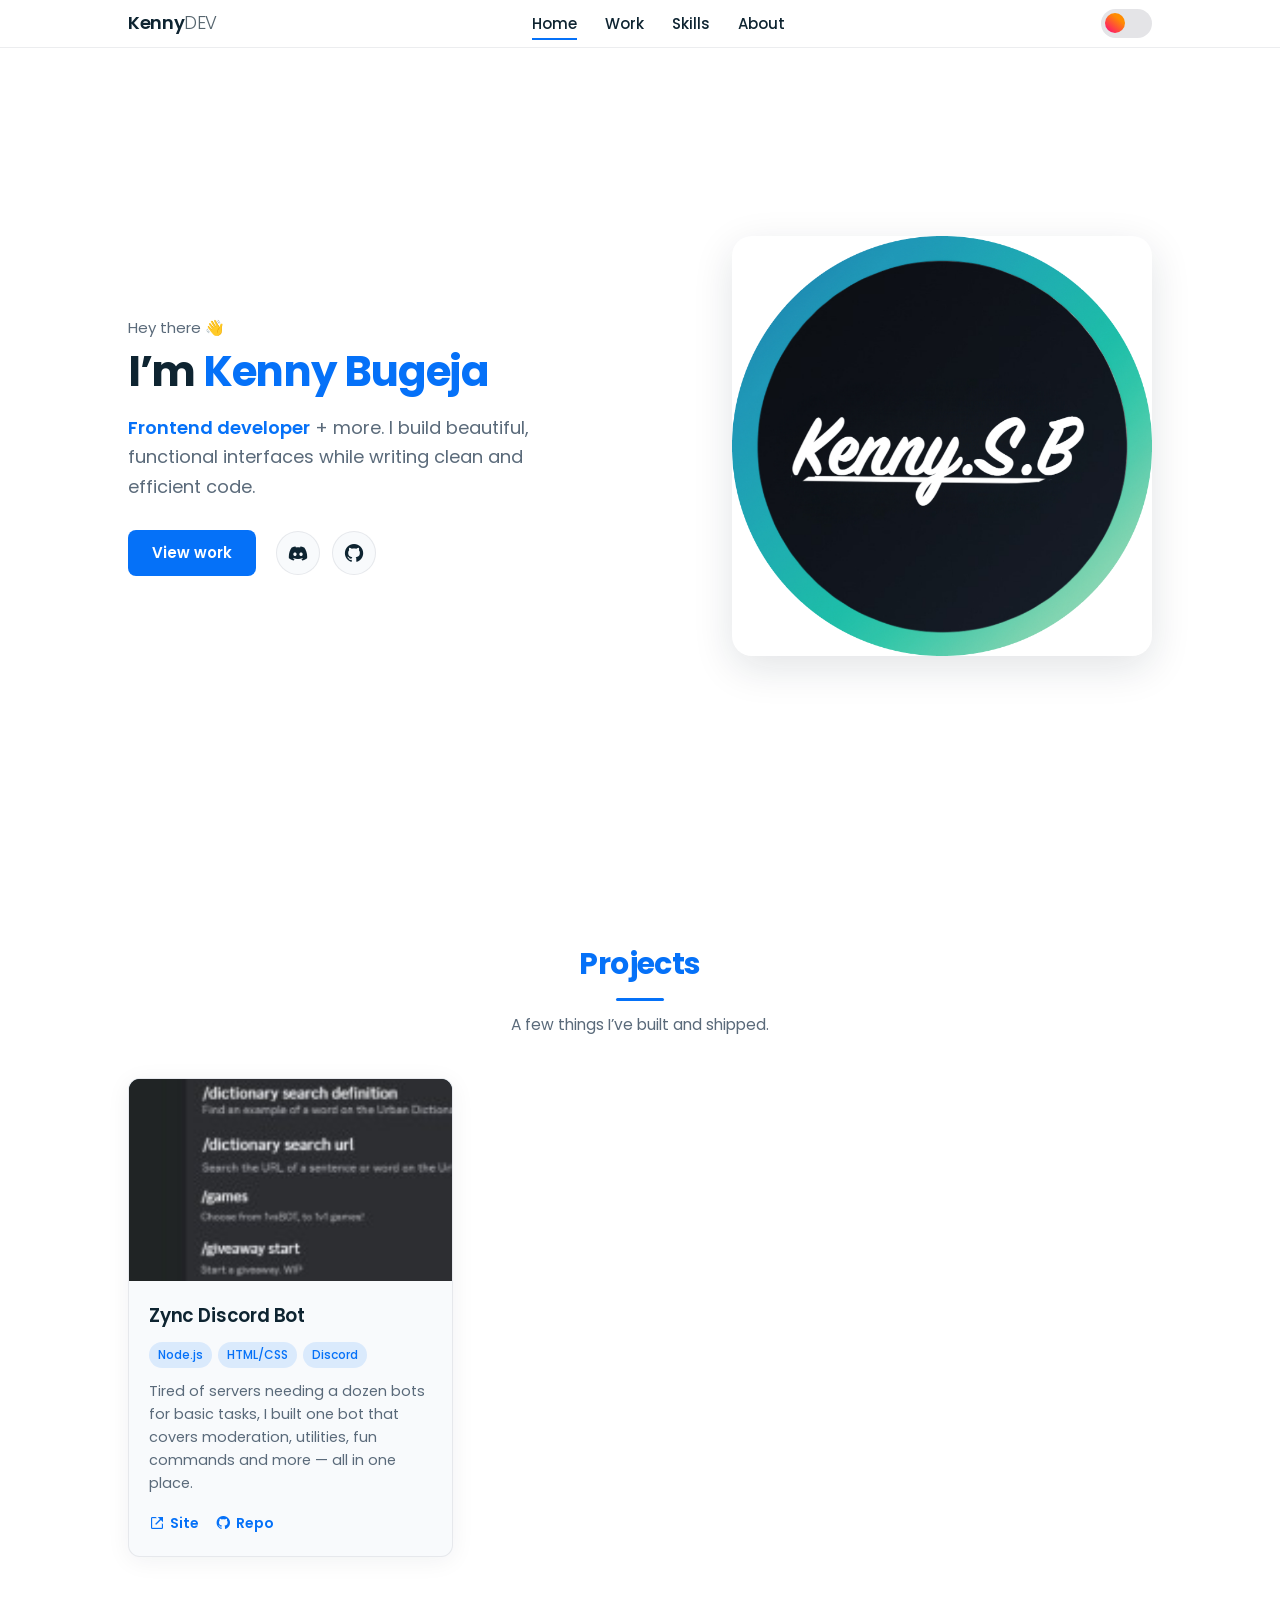
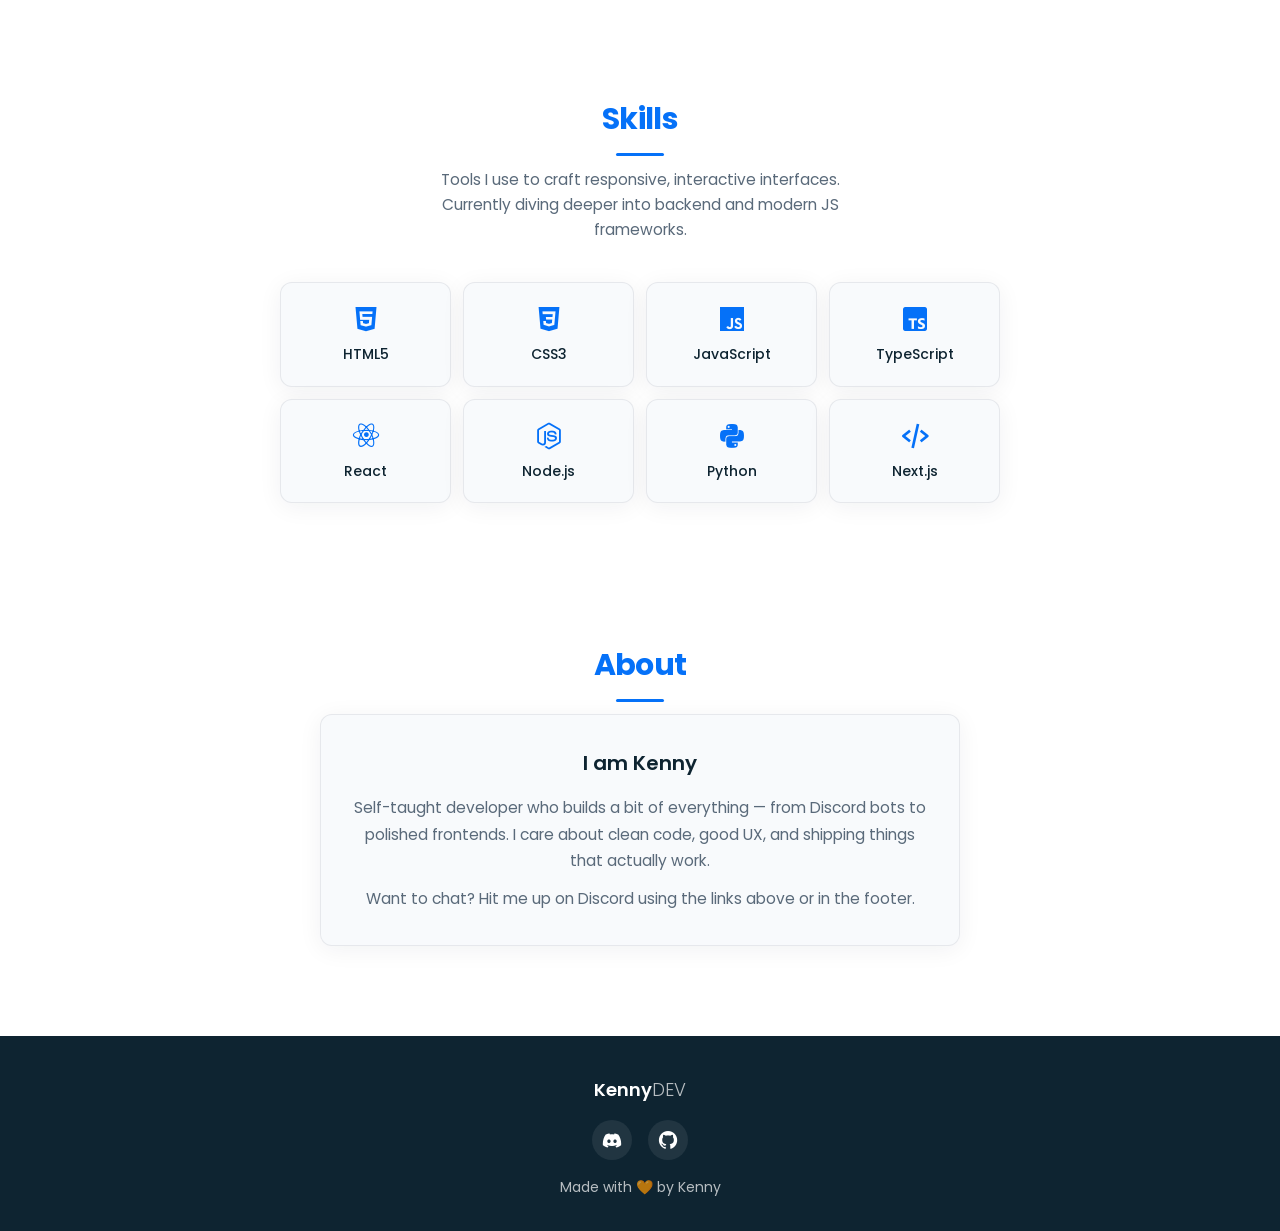
==== index.html @ b5e9e522 "wawa" ====
<!DOCTYPE html>
<html lang="en">
<head>
  <meta charset="UTF-8" />
  <meta name="viewport" content="width=device-width, initial-scale=1.0" />
  <title>Kenny | DEV</title>
  <meta property="og:title" content="Hey! I'm Kenny 👋" />
  <meta property="og:site_name" content="KennyDEV" />
  <meta property="og:url" content="https://kenny.is-a.dev" />
  <meta property="og:description" content="Frontend developer & more. Building clean, functional interfaces." />
  <meta property="og:image" content="https://kenny.is-a.dev/assets/images/kenny-profile.png" />
  <meta property="og:image:secure_url" content="https://kenny.is-a.dev/assets/images/kenny-profile.png" />
  <meta property="og:image:type" content="image/png" />
  <meta property="og:image:alt" content="Kenny Bugeja" />
  <meta name="theme-color" content="#0571f8" />
  <link rel="shortcut icon" href="assets/images/favicon.ico" type="image/x-icon">
  <link rel="icon" href="assets/images/favicon.ico" type="image/x-icon">
  <link rel="preconnect" href="https://fonts.googleapis.com" />
  <link rel="preconnect" href="https://fonts.gstatic.com" crossorigin />
  <link href="https://fonts.googleapis.com/css2?family=Poppins:wght@300;400;500;600;700&display=swap" rel="stylesheet" />
  <link rel="stylesheet" href="assets/css/styles.css" />
  <link rel="stylesheet" href="https://unpkg.com/boxicons@2.1.4/css/boxicons.min.css" />
  <script defer src="main.js"></script>
</head>
<body>
  <!-- ===== HEADER ===== -->
  <header class="header">
    <nav class="nav bd-grid">
      <a href="#home" class="header__logo" aria-label="Home">
        Kenny<span class="header__logo--light">DEV</span>
      </a>

      <div class="nav__menu" id="nav-menu">
        <ul class="nav__list">
          <li class="nav__item"><a href="#home" class="nav__link active">Home</a></li>
          <li class="nav__item"><a href="#work" class="nav__link">Work</a></li>
          <li class="nav__item"><a href="#skills" class="nav__link">Skills</a></li>
          <li class="nav__item"><a href="#about" class="nav__link">About</a></li>
        </ul>
      </div>

      <div class="nav__actions">
        <label class="theme-switcher" title="Toggle theme">
          <input type="checkbox" id="theme-toggle" aria-label="Toggle dark mode">
          <span class="slider"></span>
        </label>

        <button class="menu-btn" aria-label="Navigation menu" aria-expanded="false">
          <span class="menu-btn__icon"></span>
        </button>
      </div>
    </nav>
  </header>

  <main>
    <!-- ===== HERO ===== -->
    <section class="hero bd-grid" id="home">
      <div class="hero-content">
        <p class="hero-eyebrow">Hey there <span class="wave">👋</span></p>
        <h1 class="hero-title">
          I’m <span class="text-primary">Kenny Bugeja</span>
        </h1>
        <p class="hero-subtitle">
          <span class="text-primary text-primary--bold">Frontend developer</span> + more.
          I build beautiful, functional interfaces while writing clean and efficient code.
        </p>
        <div class="hero-cta">
          <a href="#work" class="primary-button primary-button--hero">View work</a>
          <div class="hero-social">
            <a href="https://discord.com/users/681811851428102145" target="_blank" rel="noopener noreferrer" aria-label="Discord">
              <i class="bx bxl-discord-alt"></i>
            </a>
            <a href="https://github.com/KennySB-dev" target="_blank" rel="noopener noreferrer" aria-label="GitHub">
              <i class="bx bxl-github"></i>
            </a>
          </div>
        </div>
      </div>
      <div class="hero-visual">
        <img src="assets/images/kenny-profile.png" alt="Kenny Bugeja" class="hero__img" />
      </div>
    </section>

    <!--===== Projects =====-->
    <section class="section" id="work">
      <h2 class="section-title">Projects</h2>
      <p class="section-lead">A few things I’ve built and shipped.</p>

      <div class="project-container bd-grid">
        <article class="project-card">
          <div class="project-picture">
            <img src="./assets/images/zync-web.png" alt="Zync Discord Bot dashboard" />
          </div>
          <div class="project-body">
            <h3 class="project-card__title">Zync Discord Bot</h3>
            <div class="project-tags">
              <span>Node.js</span>
              <span>HTML/CSS</span>
              <span>Discord</span>
            </div>
            <p class="project-description__text">
              Tired of servers needing a dozen bots for basic tasks, I built one bot that covers moderation, utilities, fun commands and more — all in one place.
            </p>
            <div class="project-links">
              <a href="https://zync.kennysb.xyz" target="_blank" rel="noopener noreferrer" class="project-links__anchor">
                <i class="bx bx-link-external"></i> Site
              </a>
              <a href="https://github.com/KennySB-dev/zync" target="_blank" rel="noopener noreferrer" class="project-links__anchor">
                <i class="bx bxl-github"></i> Repo
              </a>
            </div>
          </div>
        </article>
      </div>
    </section>

    <!--===== Skills =====-->
    <section class="section" id="skills">
      <h2 class="section-title">Skills</h2>
      <p class="section-lead">
        Tools I use to craft responsive, interactive interfaces. Currently diving deeper into backend and modern JS frameworks.
      </p>

      <div class="skills-grid bd-grid">
        <div class="skill-chip">
          <i class="bx bxl-html5"></i>
          <span>HTML5</span>
        </div>
        <div class="skill-chip">
          <i class="bx bxl-css3"></i>
          <span>CSS3</span>
        </div>
        <div class="skill-chip">
          <i class="bx bxl-javascript"></i>
          <span>JavaScript</span>
        </div>
        <div class="skill-chip">
          <i class="bx bxl-typescript"></i>
          <span>TypeScript</span>
        </div>
        <div class="skill-chip">
          <i class="bx bxl-react"></i>
          <span>React</span>
        </div>
        <div class="skill-chip">
          <i class="bx bxl-nodejs"></i>
          <span>Node.js</span>
        </div>
        <div class="skill-chip">
          <i class="bx bxl-python"></i>
          <span>Python</span>
        </div>
        <div class="skill-chip">
          <i class="bx bx-code-alt"></i>
          <span>Next.js</span>
        </div>
      </div>
    </section>

    <!--===== About =====-->
    <section class="section" id="about">
      <h2 class="section-title">About</h2>
      <div class="about__container bd-grid">
        <div class="about-card">
          <h3 class="about__subtitle">I am Kenny</h3>
          <p class="about__text">
            Self-taught developer who builds a bit of everything — from Discord bots to polished frontends.
            I care about clean code, good UX, and shipping things that actually work.
          </p>
          <p class="about__text">
            Want to chat? Hit me up on Discord using the links above or in the footer.
          </p>
        </div>
      </div>
    </section>
  </main>

  <!--===== Footer =====-->
  <footer class="footer" id="footer">
    <div class="footer-content bd-grid">
      <p class="footer-logo">Kenny<span>DEV</span></p>
      <div class="footer__social">
        <a href="https://discord.com/users/681811851428102145" target="_blank" rel="noopener noreferrer" aria-label="Discord">
          <i class="bx bxl-discord-alt"></i>
        </a>
        <a href="https://github.com/KennySB-dev" target="_blank" rel="noopener noreferrer" aria-label="GitHub">
          <i class="bx bxl-github"></i>
        </a>
      </div>
      <p class="footer-description">Made with 🧡 by Kenny</p>
    </div>
  </footer>
</body>
</html>
---- assets/css/styles.css ----
/* ========================================
   KennyDEV — Modernized portfolio styles
   Clean, robust, keeps original feel
   ======================================== */

:root {
  --primary: #0571f8;
  --primary-hover: #0460d4;
  --primary-soft: rgba(5, 113, 248, 0.12);
  --bg: #ffffff;
  --bg-elevated: #f8fafc;
  --text: #0e2431;
  --text-muted: #5a6a7a;
  --border: rgba(14, 36, 49, 0.08);
  --header-bg: rgba(255, 255, 255, 0.85);
  --footer-bg: #0e2431;
  --card-shadow: 0 4px 24px rgba(14, 36, 49, 0.06);
  --card-shadow-hover: 0 12px 40px rgba(14, 36, 49, 0.12);
  --radius: 12px;
  --radius-sm: 8px;
  --header-h: 4.8rem;
  --transition: 0.25s cubic-bezier(0.4, 0, 0.2, 1);
  --font: "Poppins", system-ui, -apple-system, sans-serif;
}

[data-theme="dark"] {
  --primary: #6a8ef9;
  --primary-hover: #8aa6fb;
  --primary-soft: rgba(106, 142, 249, 0.15);
  --bg: #0c0f14;
  --bg-elevated: #141922;
  --text: #f0f4f8;
  --text-muted: #94a3b8;
  --border: rgba(255, 255, 255, 0.08);
  --header-bg: rgba(12, 15, 20, 0.85);
  --footer-bg: #06080c;
  --card-shadow: 0 4px 24px rgba(0, 0, 0, 0.35);
  --card-shadow-hover: 0 12px 40px rgba(0, 0, 0, 0.5);
}

/* Reset & base */
*,
*::before,
*::after {
  box-sizing: border-box;
}

html {
  font-size: 62.5%;
  scroll-behavior: smooth;
  -webkit-text-size-adjust: 100%;
}

body {
  margin: 0;
  padding: 0;
  font-family: var(--font);
  font-size: 1.6rem;
  line-height: 1.6;
  color: var(--text);
  background-color: var(--bg);
  transition: background-color var(--transition), color var(--transition);
}

h1, h2, h3, p, figure, ul {
  margin: 0;
  padding: 0;
}

ul {
  list-style: none;
}

a {
  text-decoration: none;
  color: inherit;
  transition: color var(--transition);
}

img {
  max-width: 100%;
  height: auto;
  display: block;
}

.bx {
  transition: color var(--transition), transform var(--transition);
}

/* Scrollbar */
::-webkit-scrollbar {
  width: 8px;
}
::-webkit-scrollbar-track {
  background: transparent;
}
::-webkit-scrollbar-thumb {
  background-color: var(--primary);
  border-radius: 4px;
}

.no-scroll {
  overflow: hidden;
}

/* Layout helpers */
.bd-grid {
  width: min(100% - 3.2rem, 1024px);
  margin-inline: auto;
}

/* ========== HEADER ========== */
.header {
  position: fixed;
  top: 0;
  left: 0;
  width: 100%;
  height: var(--header-h);
  z-index: 100;
  background: var(--header-bg);
  backdrop-filter: blur(12px);
  -webkit-backdrop-filter: blur(12px);
  border-bottom: 1px solid var(--border);
  transition: background var(--transition), border-color var(--transition);
}

.nav {
  display: flex;
  align-items: center;
  justify-content: space-between;
  height: 100%;
  gap: 1.6rem;
}

.header__logo {
  font-size: 1.8rem;
  font-weight: 600;
  letter-spacing: -0.02em;
  color: var(--text);
}

.header__logo--light,
.footer-logo span {
  font-weight: 300;
  opacity: 0.7;
}

.nav__actions {
  display: flex;
  align-items: center;
  gap: 1.2rem;
}

/* Mobile menu */
.menu-btn {
  position: relative;
  width: 32px;
  height: 28px;
  background: none;
  border: none;
  cursor: pointer;
  padding: 0;
  display: flex;
  align-items: center;
  justify-content: center;
}

.menu-btn__icon,
.menu-btn__icon::before,
.menu-btn__icon::after {
  position: absolute;
  width: 22px;
  height: 2px;
  background-color: var(--text);
  border-radius: 2px;
  transition: all 0.3s ease;
}

.menu-btn__icon::before,
.menu-btn__icon::after {
  content: "";
  left: 0;
}

.menu-btn__icon::before {
  transform: translateY(-7px);
}

.menu-btn__icon::after {
  transform: translateY(7px);
}

.menu-btn.open .menu-btn__icon {
  background: transparent;
}

.menu-btn.open .menu-btn__icon::before {
  transform: rotate(45deg);
}

.menu-btn.open .menu-btn__icon::after {
  transform: rotate(-45deg);
}

/* Nav links - mobile drawer */
.nav__menu {
  position: fixed;
  top: var(--header-h);
  right: 0;
  width: min(80%, 320px);
  height: calc(100vh - var(--header-h));
  padding: 3.2rem 2.4rem;
  background: var(--bg-elevated);
  border-left: 1px solid var(--border);
  transform: translateX(100%);
  transition: transform 0.3s ease;
  z-index: 99;
}

.nav__menu.show {
  transform: translateX(0);
}

.nav__item {
  margin-bottom: 2rem;
}

.nav__link {
  position: relative;
  font-size: 1.6rem;
  font-weight: 500;
  color: var(--text);
  padding: 0.4rem 0;
  display: inline-block;
}

.nav__link::after {
  content: "";
  position: absolute;
  left: 0;
  bottom: 0;
  width: 0;
  height: 2px;
  background: var(--primary);
  transition: width 0.25s ease;
}

.nav__link:hover::after,
.nav__link.active::after {
  width: 100%;
}

/* Theme switcher */
.theme-switcher {
  --w: 3.2em;
  --h: 1.8em;
  --icon: 1.25em;
  --offset: 0.28em;
  position: relative;
  display: block;
  width: var(--w);
  height: var(--h);
  cursor: pointer;
}

.theme-switcher input {
  opacity: 0;
  width: 0;
  height: 0;
}

.slider {
  position: absolute;
  inset: 0;
  background: #e4e4e7;
  border-radius: 999px;
  transition: 0.35s;
}

.slider::before {
  content: "";
  position: absolute;
  height: var(--icon);
  width: var(--icon);
  left: var(--offset);
  top: 50%;
  transform: translateY(-50%);
  border-radius: 50%;
  background: linear-gradient(40deg, #ff0080, #ff8c00 70%);
  transition: 0.35s;
}

input:checked + .slider {
  background: #303136;
}

input:checked + .slider::before {
  left: calc(100% - (var(--icon) + var(--offset)));
  background: #303136;
  box-shadow: inset -3px -2px 5px -2px #8983f7, inset -10px -4px 0 0 #a3dafb;
}

/* ========== HERO ========== */
.hero {
  min-height: calc(100vh - var(--header-h));
  display: grid;
  align-items: center;
  gap: 3.2rem;
  padding: 6rem 0 4rem;
  position: relative;
}

.hero-eyebrow {
  font-size: 1.5rem;
  color: var(--text-muted);
  margin-bottom: 0.8rem;
  font-weight: 400;
}

.wave {
  display: inline-block;
  animation: wave-anim 2.5s infinite;
  transform-origin: 70% 70%;
}

@keyframes wave-anim {
  0%, 60%, 100% { transform: rotate(0deg); }
  10%, 30% { transform: rotate(14deg); }
  20% { transform: rotate(-8deg); }
  40% { transform: rotate(-4deg); }
  50% { transform: rotate(10deg); }
}

.hero-title {
  font-size: clamp(2.8rem, 6vw, 4.4rem);
  font-weight: 700;
  line-height: 1.15;
  letter-spacing: -0.03em;
  margin-bottom: 1.6rem;
}

.hero-subtitle {
  font-size: 1.7rem;
  color: var(--text-muted);
  max-width: 42ch;
  margin-bottom: 2.8rem;
  line-height: 1.65;
}

.text-primary {
  color: var(--primary);
}

.text-primary--bold {
  font-weight: 600;
}

.hero-cta {
  display: flex;
  flex-wrap: wrap;
  align-items: center;
  gap: 2rem;
}

.primary-button {
  display: inline-flex;
  align-items: center;
  justify-content: center;
  padding: 1.1rem 2.4rem;
  font-size: 1.5rem;
  font-weight: 600;
  color: #fff;
  background: var(--primary);
  border-radius: var(--radius-sm);
  border: none;
  cursor: pointer;
  transition: background var(--transition), box-shadow var(--transition), transform var(--transition);
}

.primary-button:hover {
  background: var(--primary-hover);
  box-shadow: 0 8px 24px rgba(5, 113, 248, 0.3);
  transform: translateY(-1px);
}

.hero-social {
  display: flex;
  gap: 1.2rem;
}

.hero-social a {
  display: flex;
  align-items: center;
  justify-content: center;
  width: 4.4rem;
  height: 4.4rem;
  border-radius: 50%;
  background: var(--bg-elevated);
  border: 1px solid var(--border);
  color: var(--text);
  font-size: 2.2rem;
  transition: all var(--transition);
}

.hero-social a:hover {
  color: var(--primary);
  border-color: var(--primary);
  background: var(--primary-soft);
  transform: translateY(-2px);
}

.hero-visual {
  display: flex;
  justify-content: center;
  align-items: flex-end;
}

.hero__img {
  max-width: min(320px, 80%);
  border-radius: 20px;
  box-shadow: var(--card-shadow-hover);
  object-fit: cover;
}

/* ========== SECTIONS ========== */
.section {
  padding: 7.2rem 0 4rem;
}

.section-title {
  position: relative;
  font-size: 2.4rem;
  font-weight: 700;
  color: var(--primary);
  text-align: center;
  margin-bottom: 1.2rem;
  letter-spacing: -0.02em;
}

.section-title::after {
  content: "";
  display: block;
  width: 48px;
  height: 3px;
  background: var(--primary);
  margin: 1rem auto 0;
  border-radius: 2px;
}

.section-lead {
  text-align: center;
  color: var(--text-muted);
  max-width: 48ch;
  margin: 0 auto 4rem;
  font-size: 1.55rem;
}

/* ========== PROJECTS ========== */
.project-container {
  display: grid;
  grid-template-columns: 1fr;
  gap: 2.4rem;
  justify-content: center;
}

.project-card {
  background: var(--bg-elevated);
  border: 1px solid var(--border);
  border-radius: var(--radius);
  overflow: hidden;
  box-shadow: var(--card-shadow);
  transition: transform var(--transition), box-shadow var(--transition), border-color var(--transition);
  display: flex;
  flex-direction: column;
}

.project-card:hover {
  transform: translateY(-4px);
  box-shadow: var(--card-shadow-hover);
  border-color: rgba(5, 113, 248, 0.25);
}

.project-picture {
  background: #0e2431;
  aspect-ratio: 16 / 10;
  overflow: hidden;
  display: flex;
  align-items: center;
  justify-content: center;
}

.project-picture img {
  width: 100%;
  height: 100%;
  object-fit: cover;
  transition: transform 0.4s ease;
}

.project-card:hover .project-picture img {
  transform: scale(1.03);
}

.project-body {
  padding: 2rem 2rem 2.2rem;
  display: flex;
  flex-direction: column;
  gap: 1.2rem;
  flex: 1;
}

.project-card__title {
  font-size: 1.85rem;
  font-weight: 600;
  letter-spacing: -0.01em;
}

.project-tags {
  display: flex;
  flex-wrap: wrap;
  gap: 0.6rem;
}

.project-tags span {
  font-size: 1.2rem;
  font-weight: 500;
  padding: 0.3rem 0.9rem;
  border-radius: 999px;
  background: var(--primary-soft);
  color: var(--primary);
}

.project-description__text {
  font-size: 1.45rem;
  color: var(--text-muted);
  line-height: 1.6;
  flex: 1;
}

.project-links {
  display: flex;
  gap: 1.6rem;
  margin-top: 0.4rem;
}

.project-links__anchor {
  display: inline-flex;
  align-items: center;
  gap: 0.5rem;
  font-size: 1.4rem;
  font-weight: 600;
  color: var(--primary);
}

.project-links__anchor:hover {
  color: var(--primary-hover);
}

.project-links__anchor i {
  font-size: 1.6rem;
}

/* ========== SKILLS ========== */
.skills-grid {
  display: grid;
  grid-template-columns: repeat(auto-fill, minmax(140px, 1fr));
  gap: 1.2rem;
  max-width: 720px;
  margin-inline: auto;
}

.skill-chip {
  display: flex;
  flex-direction: column;
  align-items: center;
  justify-content: center;
  gap: 0.8rem;
  padding: 2rem 1.2rem;
  background: var(--bg-elevated);
  border: 1px solid var(--border);
  border-radius: var(--radius);
  box-shadow: var(--card-shadow);
  transition: transform var(--transition), border-color var(--transition), box-shadow var(--transition);
  font-weight: 500;
  font-size: 1.4rem;
}

.skill-chip i {
  font-size: 3.2rem;
  color: var(--primary);
}

.skill-chip:hover {
  transform: translateY(-3px);
  border-color: var(--primary);
  box-shadow: var(--card-shadow-hover);
}

/* ========== ABOUT ========== */
.about__container {
  max-width: 640px;
  margin-inline: auto;
}

.about-card {
  background: var(--bg-elevated);
  border: 1px solid var(--border);
  border-radius: var(--radius);
  padding: 3.2rem 2.8rem;
  box-shadow: var(--card-shadow);
  text-align: center;
}

.about__subtitle {
  font-size: 2rem;
  font-weight: 600;
  margin-bottom: 1.6rem;
  color: var(--text);
}

.about__text {
  color: var(--text-muted);
  font-size: 1.55rem;
  line-height: 1.7;
  margin-bottom: 1.2rem;
}

.about__text:last-child {
  margin-bottom: 0;
}

/* ========== FOOTER ========== */
.footer {
  margin-top: 4rem;
  padding: 4rem 0 3.2rem;
  background: var(--footer-bg);
  color: #fff;
  text-align: center;
}

.footer-content {
  display: flex;
  flex-direction: column;
  align-items: center;
  gap: 1.6rem;
}

.footer-logo {
  font-size: 1.8rem;
  font-weight: 600;
}

.footer__social {
  display: flex;
  gap: 1.6rem;
}

.footer__social a {
  display: flex;
  align-items: center;
  justify-content: center;
  width: 4rem;
  height: 4rem;
  border-radius: 50%;
  background: rgba(255, 255, 255, 0.08);
  color: #fff;
  font-size: 2.2rem;
  transition: background var(--transition), transform var(--transition);
}

.footer__social a:hover {
  background: var(--primary);
  transform: translateY(-2px);
}

.footer-description {
  font-size: 1.4rem;
  opacity: 0.7;
}

/* ========== RESPONSIVE ========== */
@media (min-width: 55em) {
  .menu-btn {
    display: none;
  }

  .nav__menu {
    position: static;
    width: auto;
    height: auto;
    padding: 0;
    background: transparent;
    border: none;
    transform: none;
  }

  .nav__list {
    display: flex;
    gap: 2.8rem;
  }

  .nav__item {
    margin: 0;
  }

  .nav__link {
    font-size: 1.5rem;
  }

  .hero {
    grid-template-columns: 1fr 1fr;
    gap: 4rem;
    padding-top: 8rem;
  }

  .hero-title {
    font-size: 4.2rem;
  }

  .hero-subtitle {
    font-size: 1.8rem;
  }

  .hero-visual {
    justify-content: flex-end;
  }

  .hero__img {
    max-width: 380px;
  }

  .section {
    padding: 8.8rem 0 5rem;
  }

  .section-title {
    font-size: 3rem;
  }

  .project-container {
    grid-template-columns: repeat(auto-fill, minmax(320px, 1fr));
  }

  .skills-grid {
    grid-template-columns: repeat(4, 1fr);
  }
}

@media (min-width: 65em) {
  .hero {
    min-height: calc(100vh - var(--header-h));
  }

  .hero__img {
    max-width: 420px;
  }
}

/* Reduce motion */
@media (prefers-reduced-motion: reduce) {
  *,
  *::before,
  *::after {
    animation-duration: 0.01ms !important;
    transition-duration: 0.01ms !important;
  }
}
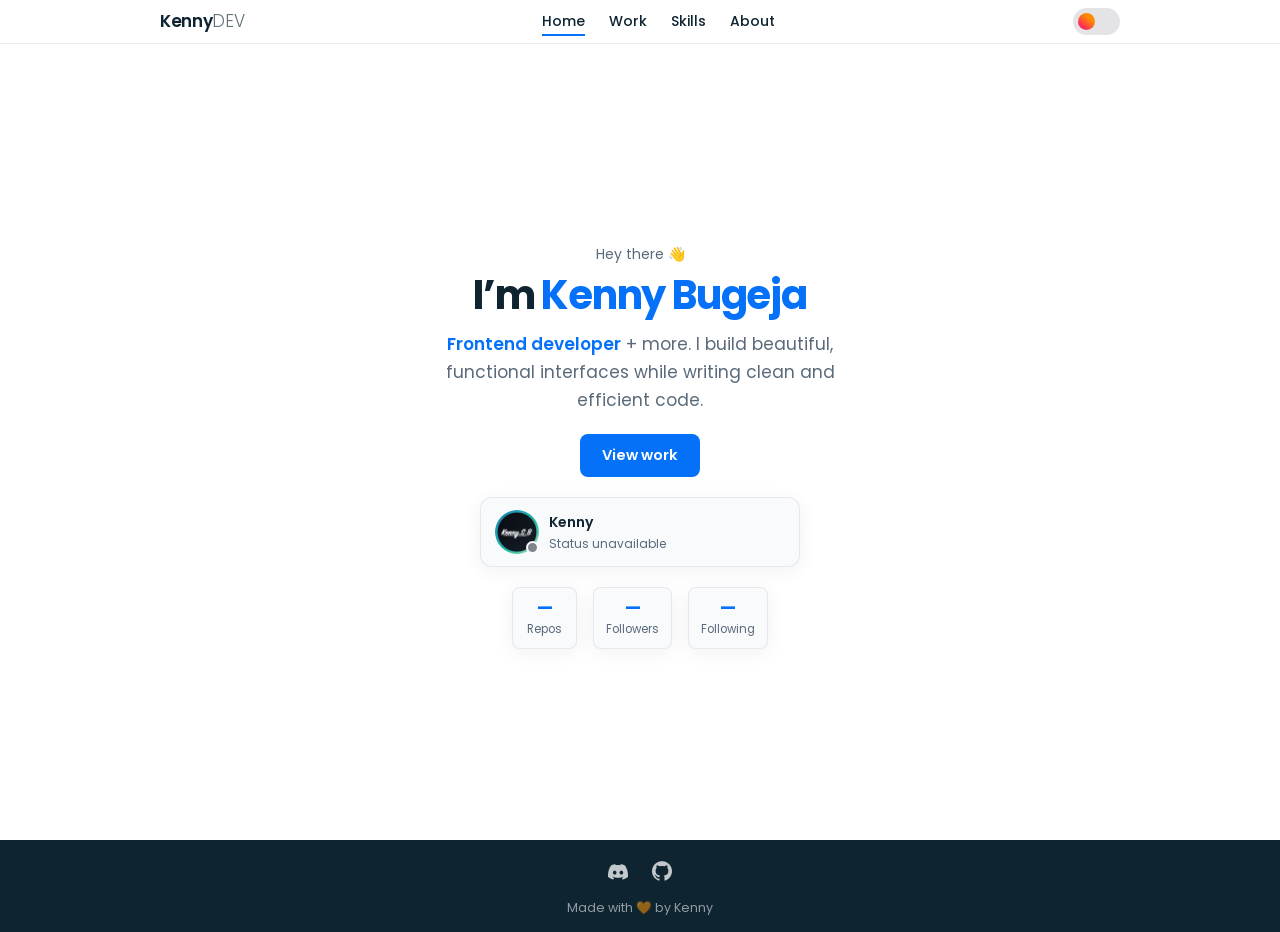
==== commit 40d0e527: "wa" ====
--- a/index.html
+++ b/index.html
@@ -9,12 +9,8 @@
   <meta property="og:url" content="https://kenny.is-a.dev" />
   <meta property="og:description" content="Frontend developer & more. Building clean, functional interfaces." />
   <meta property="og:image" content="https://kenny.is-a.dev/assets/images/kenny-profile.png" />
-  <meta property="og:image:secure_url" content="https://kenny.is-a.dev/assets/images/kenny-profile.png" />
-  <meta property="og:image:type" content="image/png" />
-  <meta property="og:image:alt" content="Kenny Bugeja" />
   <meta name="theme-color" content="#0571f8" />
   <link rel="shortcut icon" href="assets/images/favicon.ico" type="image/x-icon">
-  <link rel="icon" href="assets/images/favicon.ico" type="image/x-icon">
   <link rel="preconnect" href="https://fonts.googleapis.com" />
   <link rel="preconnect" href="https://fonts.gstatic.com" crossorigin />
   <link href="https://fonts.googleapis.com/css2?family=Poppins:wght@300;400;500;600;700&display=swap" rel="stylesheet" />
@@ -23,28 +19,24 @@
   <script defer src="main.js"></script>
 </head>
 <body>
-  <!-- ===== HEADER ===== -->
   <header class="header">
     <nav class="nav bd-grid">
-      <a href="#home" class="header__logo" aria-label="Home">
+      <a href="index.html" class="header__logo" aria-label="Home">
         Kenny<span class="header__logo--light">DEV</span>
       </a>
-
       <div class="nav__menu" id="nav-menu">
         <ul class="nav__list">
-          <li class="nav__item"><a href="#home" class="nav__link active">Home</a></li>
-          <li class="nav__item"><a href="#work" class="nav__link">Work</a></li>
-          <li class="nav__item"><a href="#skills" class="nav__link">Skills</a></li>
-          <li class="nav__item"><a href="#about" class="nav__link">About</a></li>
+          <li class="nav__item"><a href="index.html" class="nav__link">Home</a></li>
+          <li class="nav__item"><a href="work.html" class="nav__link">Work</a></li>
+          <li class="nav__item"><a href="skills.html" class="nav__link">Skills</a></li>
+          <li class="nav__item"><a href="about.html" class="nav__link">About</a></li>
         </ul>
       </div>
-
       <div class="nav__actions">
         <label class="theme-switcher" title="Toggle theme">
           <input type="checkbox" id="theme-toggle" aria-label="Toggle dark mode">
           <span class="slider"></span>
         </label>
-
         <button class="menu-btn" aria-label="Navigation menu" aria-expanded="false">
           <span class="menu-btn__icon"></span>
         </button>
@@ -53,8 +45,7 @@
   </header>
 
   <main>
-    <!-- ===== HERO ===== -->
-    <section class="hero bd-grid" id="home">
+    <section class="hero hero--centered bd-grid" id="home">
       <div class="hero-content">
         <p class="hero-eyebrow">Hey there <span class="wave">👋</span></p>
         <h1 class="hero-title">
@@ -64,126 +55,44 @@
           <span class="text-primary text-primary--bold">Frontend developer</span> + more.
           I build beautiful, functional interfaces while writing clean and efficient code.
         </p>
+
         <div class="hero-cta">
-          <a href="#work" class="primary-button primary-button--hero">View work</a>
-          <div class="hero-social">
-            <a href="https://discord.com/users/681811851428102145" target="_blank" rel="noopener noreferrer" aria-label="Discord">
-              <i class="bx bxl-discord-alt"></i>
-            </a>
-            <a href="https://github.com/KennySB-dev" target="_blank" rel="noopener noreferrer" aria-label="GitHub">
-              <i class="bx bxl-github"></i>
-            </a>
+          <a href="work.html" class="primary-button">View work</a>
+        </div>
+
+        <!-- Live Discord status -->
+        <div id="status-badge" class="status-badge" aria-live="polite">
+          <div class="status-card">
+            <div class="status-header">
+              <div class="status-avatar-wrap">
+                <div class="status-avatar" style="background:var(--border)"></div>
+                <span class="status-dot" style="background:#80848e"></span>
+              </div>
+              <div class="status-info">
+                <span class="status-name">Loading…</span>
+                <span class="status-presence">Fetching status</span>
+              </div>
+            </div>
           </div>
         </div>
-      </div>
-      <div class="hero-visual">
-        <img src="assets/images/kenny-profile.png" alt="Kenny Bugeja" class="hero__img" />
-      </div>
-    </section>
 
-    <!--===== Projects =====-->
-    <section class="section" id="work">
-      <h2 class="section-title">Projects</h2>
-      <p class="section-lead">A few things I’ve built and shipped.</p>
-
-      <div class="project-container bd-grid">
-        <article class="project-card">
-          <div class="project-picture">
-            <img src="./assets/images/zync-web.png" alt="Zync Discord Bot dashboard" />
-          </div>
-          <div class="project-body">
-            <h3 class="project-card__title">Zync Discord Bot</h3>
-            <div class="project-tags">
-              <span>Node.js</span>
-              <span>HTML/CSS</span>
-              <span>Discord</span>
-            </div>
-            <p class="project-description__text">
-              Tired of servers needing a dozen bots for basic tasks, I built one bot that covers moderation, utilities, fun commands and more — all in one place.
-            </p>
-            <div class="project-links">
-              <a href="https://zync.kennysb.xyz" target="_blank" rel="noopener noreferrer" class="project-links__anchor">
-                <i class="bx bx-link-external"></i> Site
-              </a>
-              <a href="https://github.com/KennySB-dev/zync" target="_blank" rel="noopener noreferrer" class="project-links__anchor">
-                <i class="bx bxl-github"></i> Repo
-              </a>
-            </div>
-          </div>
-        </article>
-      </div>
-    </section>
-
-    <!--===== Skills =====-->
-    <section class="section" id="skills">
-      <h2 class="section-title">Skills</h2>
-      <p class="section-lead">
-        Tools I use to craft responsive, interactive interfaces. Currently diving deeper into backend and modern JS frameworks.
-      </p>
-
-      <div class="skills-grid bd-grid">
-        <div class="skill-chip">
-          <i class="bx bxl-html5"></i>
-          <span>HTML5</span>
-        </div>
-        <div class="skill-chip">
-          <i class="bx bxl-css3"></i>
-          <span>CSS3</span>
-        </div>
-        <div class="skill-chip">
-          <i class="bx bxl-javascript"></i>
-          <span>JavaScript</span>
-        </div>
-        <div class="skill-chip">
-          <i class="bx bxl-typescript"></i>
-          <span>TypeScript</span>
-        </div>
-        <div class="skill-chip">
-          <i class="bx bxl-react"></i>
-          <span>React</span>
-        </div>
-        <div class="skill-chip">
-          <i class="bx bxl-nodejs"></i>
-          <span>Node.js</span>
-        </div>
-        <div class="skill-chip">
-          <i class="bx bxl-python"></i>
-          <span>Python</span>
-        </div>
-        <div class="skill-chip">
-          <i class="bx bx-code-alt"></i>
-          <span>Next.js</span>
-        </div>
-      </div>
-    </section>
-
-    <!--===== About =====-->
-    <section class="section" id="about">
-      <h2 class="section-title">About</h2>
-      <div class="about__container bd-grid">
-        <div class="about-card">
-          <h3 class="about__subtitle">I am Kenny</h3>
-          <p class="about__text">
-            Self-taught developer who builds a bit of everything — from Discord bots to polished frontends.
-            I care about clean code, good UX, and shipping things that actually work.
-          </p>
-          <p class="about__text">
-            Want to chat? Hit me up on Discord using the links above or in the footer.
-          </p>
+        <!-- GitHub stats -->
+        <div id="github-stats" class="github-stats" aria-live="polite">
+          <div class="gh-stat"><span class="gh-num">—</span><span class="gh-label">Repos</span></div>
+          <div class="gh-stat"><span class="gh-num">—</span><span class="gh-label">Followers</span></div>
+          <div class="gh-stat"><span class="gh-num">—</span><span class="gh-label">Following</span></div>
         </div>
       </div>
     </section>
   </main>
 
-  <!--===== Footer =====-->
-  <footer class="footer" id="footer">
+  <footer class="footer footer--compact">
     <div class="footer-content bd-grid">
-      <p class="footer-logo">Kenny<span>DEV</span></p>
-      <div class="footer__social">
-        <a href="https://discord.com/users/681811851428102145" target="_blank" rel="noopener noreferrer" aria-label="Discord">
+      <div class="footer-socials">
+        <a href="https://discord.com/users/681811851428102145" target="_blank" rel="noopener noreferrer" aria-label="Discord" class="social-btn social-btn--discord">
           <i class="bx bxl-discord-alt"></i>
         </a>
-        <a href="https://github.com/KennySB-dev" target="_blank" rel="noopener noreferrer" aria-label="GitHub">
+        <a href="https://github.com/KennySB-dev" target="_blank" rel="noopener noreferrer" aria-label="GitHub" class="social-btn social-btn--github">
           <i class="bx bxl-github"></i>
         </a>
       </div>
--- a/assets/css/styles.css
+++ b/assets/css/styles.css
@@ -1,6 +1,5 @@
 /* ========================================
-   KennyDEV — Modernized portfolio styles
-   Clean, robust, keeps original feel
+   KennyDEV — Clean multi-page portfolio
    ======================================== */
 
 :root {
@@ -12,15 +11,16 @@
   --text: #0e2431;
   --text-muted: #5a6a7a;
   --border: rgba(14, 36, 49, 0.08);
-  --header-bg: rgba(255, 255, 255, 0.85);
+  --header-bg: rgba(255, 255, 255, 0.88);
   --footer-bg: #0e2431;
-  --card-shadow: 0 4px 24px rgba(14, 36, 49, 0.06);
-  --card-shadow-hover: 0 12px 40px rgba(14, 36, 49, 0.12);
+  --card-shadow: 0 4px 20px rgba(14, 36, 49, 0.06);
+  --card-shadow-hover: 0 10px 32px rgba(14, 36, 49, 0.1);
   --radius: 12px;
   --radius-sm: 8px;
-  --header-h: 4.8rem;
-  --transition: 0.25s cubic-bezier(0.4, 0, 0.2, 1);
+  --header-h: 4.4rem;
+  --transition: 0.22s cubic-bezier(0.4, 0, 0.2, 1);
   --font: "Poppins", system-ui, -apple-system, sans-serif;
+  --max: 960px;
 }
 
 [data-theme="dark"] {
@@ -32,96 +32,61 @@
   --text: #f0f4f8;
   --text-muted: #94a3b8;
   --border: rgba(255, 255, 255, 0.08);
-  --header-bg: rgba(12, 15, 20, 0.85);
+  --header-bg: rgba(12, 15, 20, 0.88);
   --footer-bg: #06080c;
-  --card-shadow: 0 4px 24px rgba(0, 0, 0, 0.35);
-  --card-shadow-hover: 0 12px 40px rgba(0, 0, 0, 0.5);
-}
-
-/* Reset & base */
-*,
-*::before,
-*::after {
-  box-sizing: border-box;
-}
+  --card-shadow: 0 4px 20px rgba(0, 0, 0, 0.3);
+  --card-shadow-hover: 0 10px 32px rgba(0, 0, 0, 0.45);
+}
+
+*, *::before, *::after { box-sizing: border-box; }
 
 html {
   font-size: 62.5%;
   scroll-behavior: smooth;
   -webkit-text-size-adjust: 100%;
+  text-size-adjust: 100%;
 }
 
 body {
   margin: 0;
-  padding: 0;
   font-family: var(--font);
-  font-size: 1.6rem;
+  font-size: 1.55rem;
   line-height: 1.6;
   color: var(--text);
-  background-color: var(--bg);
+  background: var(--bg);
   transition: background-color var(--transition), color var(--transition);
-}
-
-h1, h2, h3, p, figure, ul {
-  margin: 0;
-  padding: 0;
-}
-
-ul {
-  list-style: none;
-}
-
-a {
-  text-decoration: none;
-  color: inherit;
-  transition: color var(--transition);
-}
-
-img {
-  max-width: 100%;
-  height: auto;
-  display: block;
-}
-
-.bx {
-  transition: color var(--transition), transform var(--transition);
-}
-
-/* Scrollbar */
-::-webkit-scrollbar {
-  width: 8px;
-}
-::-webkit-scrollbar-track {
-  background: transparent;
-}
-::-webkit-scrollbar-thumb {
-  background-color: var(--primary);
-  border-radius: 4px;
-}
-
-.no-scroll {
-  overflow: hidden;
-}
-
-/* Layout helpers */
+  overflow-x: hidden;
+  min-height: 100dvh;
+  display: flex;
+  flex-direction: column;
+}
+
+h1, h2, h3, p, figure, ul { margin: 0; padding: 0; }
+ul { list-style: none; }
+a { text-decoration: none; color: inherit; transition: color var(--transition); }
+img { max-width: 100%; height: auto; display: block; }
+
+::-webkit-scrollbar { width: 6px; }
+::-webkit-scrollbar-track { background: transparent; }
+::-webkit-scrollbar-thumb { background: var(--primary); border-radius: 3px; }
+
+.no-scroll { overflow: hidden; }
+
 .bd-grid {
-  width: min(100% - 3.2rem, 1024px);
+  width: min(100% - 2.4rem, var(--max));
   margin-inline: auto;
 }
 
 /* ========== HEADER ========== */
 .header {
   position: fixed;
-  top: 0;
-  left: 0;
-  width: 100%;
+  top: 0; left: 0; width: 100%;
   height: var(--header-h);
   z-index: 100;
   background: var(--header-bg);
-  backdrop-filter: blur(12px);
-  -webkit-backdrop-filter: blur(12px);
+  backdrop-filter: blur(14px);
+  -webkit-backdrop-filter: blur(14px);
   border-bottom: 1px solid var(--border);
-  transition: background var(--transition), border-color var(--transition);
 }
 
 .nav {
@@ -129,192 +94,140 @@
   align-items: center;
   justify-content: space-between;
   height: 100%;
-  gap: 1.6rem;
+  gap: 1rem;
 }
 
 .header__logo {
-  font-size: 1.8rem;
+  font-size: 1.7rem;
   font-weight: 600;
   letter-spacing: -0.02em;
   color: var(--text);
-}
-
-.header__logo--light,
-.footer-logo span {
-  font-weight: 300;
-  opacity: 0.7;
-}
+  flex-shrink: 0;
+}
+
+.header__logo--light { font-weight: 300; opacity: 0.65; }
 
 .nav__actions {
   display: flex;
   align-items: center;
-  gap: 1.2rem;
-}
-
-/* Mobile menu */
+  gap: 1rem;
+  flex-shrink: 0;
+}
+
 .menu-btn {
   position: relative;
-  width: 32px;
-  height: 28px;
-  background: none;
-  border: none;
-  cursor: pointer;
-  padding: 0;
-  display: flex;
-  align-items: center;
-  justify-content: center;
+  width: 30px; height: 26px;
+  background: none; border: none; cursor: pointer; padding: 0;
+  display: flex; align-items: center; justify-content: center;
 }
 
 .menu-btn__icon,
 .menu-btn__icon::before,
 .menu-btn__icon::after {
   position: absolute;
-  width: 22px;
-  height: 2px;
-  background-color: var(--text);
+  width: 20px; height: 2px;
+  background: var(--text);
   border-radius: 2px;
-  transition: all 0.3s ease;
-}
-
-.menu-btn__icon::before,
-.menu-btn__icon::after {
-  content: "";
-  left: 0;
-}
-
-.menu-btn__icon::before {
-  transform: translateY(-7px);
-}
-
-.menu-btn__icon::after {
-  transform: translateY(7px);
-}
-
-.menu-btn.open .menu-btn__icon {
-  background: transparent;
-}
-
-.menu-btn.open .menu-btn__icon::before {
-  transform: rotate(45deg);
-}
-
-.menu-btn.open .menu-btn__icon::after {
-  transform: rotate(-45deg);
-}
-
-/* Nav links - mobile drawer */
+  transition: all 0.28s ease;
+}
+.menu-btn__icon::before, .menu-btn__icon::after { content: ""; left: 0; }
+.menu-btn__icon::before { transform: translateY(-6px); }
+.menu-btn__icon::after { transform: translateY(6px); }
+.menu-btn.open .menu-btn__icon { background: transparent; }
+.menu-btn.open .menu-btn__icon::before { transform: rotate(45deg); }
+.menu-btn.open .menu-btn__icon::after { transform: rotate(-45deg); }
+
 .nav__menu {
   position: fixed;
   top: var(--header-h);
   right: 0;
-  width: min(80%, 320px);
-  height: calc(100vh - var(--header-h));
-  padding: 3.2rem 2.4rem;
+  width: min(78%, 300px);
+  height: calc(100dvh - var(--header-h));
+  padding: 2.4rem 2rem;
   background: var(--bg-elevated);
   border-left: 1px solid var(--border);
   transform: translateX(100%);
-  transition: transform 0.3s ease;
+  transition: transform 0.28s ease;
   z-index: 99;
 }
-
-.nav__menu.show {
-  transform: translateX(0);
-}
-
-.nav__item {
-  margin-bottom: 2rem;
-}
-
+.nav__menu.show { transform: translateX(0); }
+.nav__item { margin-bottom: 1.6rem; }
 .nav__link {
   position: relative;
-  font-size: 1.6rem;
+  font-size: 1.5rem;
   font-weight: 500;
   color: var(--text);
-  padding: 0.4rem 0;
+  padding: 0.3rem 0;
   display: inline-block;
 }
-
 .nav__link::after {
   content: "";
   position: absolute;
-  left: 0;
-  bottom: 0;
-  width: 0;
-  height: 2px;
+  left: 0; bottom: 0;
+  width: 0; height: 2px;
   background: var(--primary);
-  transition: width 0.25s ease;
-}
-
+  transition: width 0.22s ease;
+}
 .nav__link:hover::after,
-.nav__link.active::after {
-  width: 100%;
-}
+.nav__link.active::after { width: 100%; }
 
 /* Theme switcher */
 .theme-switcher {
-  --w: 3.2em;
-  --h: 1.8em;
-  --icon: 1.25em;
-  --offset: 0.28em;
-  position: relative;
-  display: block;
-  width: var(--w);
-  height: var(--h);
-  cursor: pointer;
-}
-
-.theme-switcher input {
-  opacity: 0;
-  width: 0;
-  height: 0;
-}
-
+  --w: 3em; --h: 1.7em; --icon: 1.15em; --offset: 0.26em;
+  position: relative; display: block;
+  width: var(--w); height: var(--h); cursor: pointer;
+}
+.theme-switcher input { opacity: 0; width: 0; height: 0; }
 .slider {
-  position: absolute;
-  inset: 0;
-  background: #e4e4e7;
-  border-radius: 999px;
-  transition: 0.35s;
-}
-
+  position: absolute; inset: 0;
+  background: #e4e4e7; border-radius: 999px; transition: 0.3s;
+}
 .slider::before {
   content: "";
   position: absolute;
-  height: var(--icon);
-  width: var(--icon);
-  left: var(--offset);
-  top: 50%;
+  height: var(--icon); width: var(--icon);
+  left: var(--offset); top: 50%;
   transform: translateY(-50%);
   border-radius: 50%;
   background: linear-gradient(40deg, #ff0080, #ff8c00 70%);
-  transition: 0.35s;
-}
-
-input:checked + .slider {
-  background: #303136;
-}
-
+  transition: 0.3s;
+}
+input:checked + .slider { background: #303136; }
 input:checked + .slider::before {
   left: calc(100% - (var(--icon) + var(--offset)));
   background: #303136;
   box-shadow: inset -3px -2px 5px -2px #8983f7, inset -10px -4px 0 0 #a3dafb;
 }
 
-/* ========== HERO ========== */
+/* ========== MAIN ========== */
+main {
+  flex: 1;
+  padding-top: var(--header-h);
+  width: 100%;
+}
+
+/* ========== HERO (centered, no image) ========== */
 .hero {
-  min-height: calc(100vh - var(--header-h));
-  display: grid;
-  align-items: center;
-  gap: 3.2rem;
-  padding: 6rem 0 4rem;
-  position: relative;
+  min-height: calc(100dvh - var(--header-h) - 7rem);
+  display: flex;
+  align-items: center;
+  justify-content: center;
+  padding: 3.2rem 0 2.4rem;
+}
+
+.hero--centered .hero-content {
+  text-align: center;
+  max-width: 52rem;
+  margin-inline: auto;
+  display: flex;
+  flex-direction: column;
+  align-items: center;
 }
 
 .hero-eyebrow {
-  font-size: 1.5rem;
+  font-size: 1.4rem;
   color: var(--text-muted);
-  margin-bottom: 0.8rem;
-  font-weight: 400;
+  margin-bottom: 0.6rem;
 }
 
 .wave {
@@ -322,7 +235,6 @@
   animation: wave-anim 2.5s infinite;
   transform-origin: 70% 70%;
 }
-
 @keyframes wave-anim {
   0%, 60%, 100% { transform: rotate(0deg); }
   10%, 30% { transform: rotate(14deg); }
@@ -332,42 +244,38 @@
 }
 
 .hero-title {
-  font-size: clamp(2.8rem, 6vw, 4.4rem);
+  font-size: clamp(2.6rem, 5.5vw, 4rem);
   font-weight: 700;
   line-height: 1.15;
   letter-spacing: -0.03em;
-  margin-bottom: 1.6rem;
+  margin-bottom: 1.2rem;
 }
 
 .hero-subtitle {
-  font-size: 1.7rem;
+  font-size: clamp(1.45rem, 2.2vw, 1.7rem);
   color: var(--text-muted);
-  max-width: 42ch;
-  margin-bottom: 2.8rem;
+  max-width: 40ch;
+  margin-bottom: 2rem;
   line-height: 1.65;
 }
 
-.text-primary {
-  color: var(--primary);
-}
-
-.text-primary--bold {
-  font-weight: 600;
-}
+.text-primary { color: var(--primary); }
+.text-primary--bold { font-weight: 600; }
 
 .hero-cta {
   display: flex;
   flex-wrap: wrap;
-  align-items: center;
-  gap: 2rem;
+  justify-content: center;
+  gap: 1.2rem;
+  margin-bottom: 2rem;
 }
 
 .primary-button {
   display: inline-flex;
   align-items: center;
   justify-content: center;
-  padding: 1.1rem 2.4rem;
-  font-size: 1.5rem;
+  padding: 1rem 2.2rem;
+  font-size: 1.45rem;
   font-weight: 600;
   color: #fff;
   background: var(--primary);
@@ -376,90 +284,163 @@
   cursor: pointer;
   transition: background var(--transition), box-shadow var(--transition), transform var(--transition);
 }
-
 .primary-button:hover {
   background: var(--primary-hover);
-  box-shadow: 0 8px 24px rgba(5, 113, 248, 0.3);
+  box-shadow: 0 6px 20px rgba(5, 113, 248, 0.28);
   transform: translateY(-1px);
 }
 
-.hero-social {
-  display: flex;
-  gap: 1.2rem;
-}
-
-.hero-social a {
-  display: flex;
-  align-items: center;
-  justify-content: center;
-  width: 4.4rem;
-  height: 4.4rem;
-  border-radius: 50%;
+/* ========== STATUS BADGE ========== */
+.status-badge {
+  width: 100%;
+  max-width: 320px;
+  opacity: 0;
+  transform: translateY(6px);
+  transition: opacity 0.35s ease, transform 0.35s ease;
+  margin-bottom: 1.6rem;
+}
+.status-badge.loaded { opacity: 1; transform: translateY(0); }
+
+.status-card {
   background: var(--bg-elevated);
   border: 1px solid var(--border);
-  color: var(--text);
-  font-size: 2.2rem;
-  transition: all var(--transition);
-}
-
-.hero-social a:hover {
+  border-radius: var(--radius);
+  padding: 1.2rem 1.4rem;
+  box-shadow: var(--card-shadow);
+  display: flex;
+  flex-direction: column;
+  gap: 1rem;
+  text-align: left;
+}
+
+.status-header { display: flex; align-items: center; gap: 1rem; }
+.status-avatar-wrap { position: relative; flex-shrink: 0; }
+.status-avatar {
+  width: 44px; height: 44px;
+  border-radius: 50%;
+  object-fit: cover;
+  background: var(--border);
+}
+.status-dot {
+  position: absolute; bottom: 0; right: 0;
+  width: 13px; height: 13px;
+  border-radius: 50%;
+  border: 2.5px solid var(--bg-elevated);
+}
+.status-info { display: flex; flex-direction: column; gap: 0.1rem; min-width: 0; }
+.status-name {
+  font-weight: 600; font-size: 1.4rem;
+  white-space: nowrap; overflow: hidden; text-overflow: ellipsis;
+}
+.status-presence { font-size: 1.2rem; color: var(--text-muted); }
+
+.status-activity {
+  display: flex; align-items: center; gap: 0.9rem;
+  padding-top: 0.3rem;
+  border-top: 1px solid var(--border);
+}
+.status-album {
+  width: 42px; height: 42px;
+  border-radius: 6px; object-fit: cover; flex-shrink: 0;
+}
+.status-activity-icon {
+  width: 42px; height: 42px;
+  border-radius: 6px;
+  background: var(--primary-soft);
   color: var(--primary);
-  border-color: var(--primary);
-  background: var(--primary-soft);
-  transform: translateY(-2px);
-}
-
-.hero-visual {
-  display: flex;
-  justify-content: center;
-  align-items: flex-end;
-}
-
-.hero__img {
-  max-width: min(320px, 80%);
-  border-radius: 20px;
-  box-shadow: var(--card-shadow-hover);
-  object-fit: cover;
-}
-
-/* ========== SECTIONS ========== */
-.section {
-  padding: 7.2rem 0 4rem;
-}
+  display: flex; align-items: center; justify-content: center;
+  font-size: 2rem; flex-shrink: 0;
+}
+.status-activity-text {
+  display: flex; flex-direction: column; gap: 0.1rem;
+  min-width: 0; font-size: 1.25rem;
+}
+.status-activity-text strong {
+  white-space: nowrap; overflow: hidden; text-overflow: ellipsis; font-weight: 600;
+}
+.status-activity-type {
+  font-size: 1.1rem; color: var(--text-muted);
+  display: flex; align-items: center; gap: 0.3rem;
+}
+.status-muted {
+  color: var(--text-muted); font-size: 1.2rem;
+  white-space: nowrap; overflow: hidden; text-overflow: ellipsis;
+}
+.status-idle-msg { font-size: 1.25rem; color: var(--text-muted); margin: 0; }
+
+/* ========== GITHUB STATS ========== */
+.github-stats {
+  display: flex;
+  flex-wrap: wrap;
+  justify-content: center;
+  gap: 0.8rem 1.6rem;
+  margin-top: 0.4rem;
+}
+
+.gh-stat {
+  display: flex;
+  flex-direction: column;
+  align-items: center;
+  min-width: 6.5rem;
+  padding: 0.9rem 1.2rem;
+  background: var(--bg-elevated);
+  border: 1px solid var(--border);
+  border-radius: var(--radius-sm);
+  box-shadow: var(--card-shadow);
+}
+
+.gh-num {
+  font-size: 1.8rem;
+  font-weight: 700;
+  color: var(--primary);
+  line-height: 1.2;
+}
+
+.gh-label {
+  font-size: 1.15rem;
+  color: var(--text-muted);
+  margin-top: 0.15rem;
+}
+
+/* ========== SECTIONS / PAGES ========== */
+.page-hero {
+  padding: 5.5rem 0 1.6rem;
+  text-align: center;
+}
+.page-hero .section-title { margin-bottom: 0.6rem; }
+.page-hero .section-lead { margin-bottom: 0; }
+
+.section { padding: 2rem 0 3.2rem; }
 
 .section-title {
-  position: relative;
-  font-size: 2.4rem;
+  font-size: clamp(2.2rem, 4vw, 2.8rem);
   font-weight: 700;
   color: var(--primary);
   text-align: center;
-  margin-bottom: 1.2rem;
   letter-spacing: -0.02em;
 }
-
 .section-title::after {
   content: "";
   display: block;
-  width: 48px;
-  height: 3px;
+  width: 40px; height: 3px;
   background: var(--primary);
-  margin: 1rem auto 0;
+  margin: 0.8rem auto 0;
   border-radius: 2px;
 }
 
 .section-lead {
   text-align: center;
   color: var(--text-muted);
-  max-width: 48ch;
-  margin: 0 auto 4rem;
-  font-size: 1.55rem;
-}
-
-/* ========== PROJECTS ========== */
+  max-width: 44ch;
+  margin: 0 auto 2.4rem;
+  font-size: 1.45rem;
+}
+
+/* Projects */
 .project-container {
   display: grid;
   grid-template-columns: 1fr;
-  gap: 2.4rem;
+  gap: 1.8rem;
   justify-content: center;
 }
 
@@ -469,102 +450,77 @@
   border-radius: var(--radius);
   overflow: hidden;
   box-shadow: var(--card-shadow);
-  transition: transform var(--transition), box-shadow var(--transition), border-color var(--transition);
-  display: flex;
-  flex-direction: column;
-}
-
+  transition: transform var(--transition), box-shadow var(--transition);
+  display: flex;
+  flex-direction: column;
+  max-width: 420px;
+  margin-inline: auto;
+  width: 100%;
+}
 .project-card:hover {
-  transform: translateY(-4px);
+  transform: translateY(-3px);
   box-shadow: var(--card-shadow-hover);
-  border-color: rgba(5, 113, 248, 0.25);
 }
 
 .project-picture {
   background: #0e2431;
   aspect-ratio: 16 / 10;
   overflow: hidden;
-  display: flex;
-  align-items: center;
-  justify-content: center;
-}
-
+}
 .project-picture img {
-  width: 100%;
-  height: 100%;
+  width: 100%; height: 100%;
   object-fit: cover;
-  transition: transform 0.4s ease;
-}
-
-.project-card:hover .project-picture img {
-  transform: scale(1.03);
-}
+  transition: transform 0.35s ease;
+}
+.project-card:hover .project-picture img { transform: scale(1.03); }
 
 .project-body {
-  padding: 2rem 2rem 2.2rem;
-  display: flex;
-  flex-direction: column;
-  gap: 1.2rem;
+  padding: 1.6rem 1.6rem 1.8rem;
+  display: flex;
+  flex-direction: column;
+  gap: 1rem;
   flex: 1;
 }
 
 .project-card__title {
-  font-size: 1.85rem;
+  font-size: 1.7rem;
   font-weight: 600;
-  letter-spacing: -0.01em;
-}
-
-.project-tags {
-  display: flex;
-  flex-wrap: wrap;
-  gap: 0.6rem;
-}
-
+}
+
+.project-tags { display: flex; flex-wrap: wrap; gap: 0.5rem; }
 .project-tags span {
-  font-size: 1.2rem;
+  font-size: 1.15rem;
   font-weight: 500;
-  padding: 0.3rem 0.9rem;
+  padding: 0.25rem 0.8rem;
   border-radius: 999px;
   background: var(--primary-soft);
   color: var(--primary);
 }
 
 .project-description__text {
-  font-size: 1.45rem;
+  font-size: 1.35rem;
   color: var(--text-muted);
-  line-height: 1.6;
+  line-height: 1.55;
   flex: 1;
 }
 
-.project-links {
-  display: flex;
-  gap: 1.6rem;
-  margin-top: 0.4rem;
-}
-
+.project-links { display: flex; gap: 1.4rem; }
 .project-links__anchor {
   display: inline-flex;
   align-items: center;
-  gap: 0.5rem;
-  font-size: 1.4rem;
+  gap: 0.4rem;
+  font-size: 1.35rem;
   font-weight: 600;
   color: var(--primary);
 }
-
-.project-links__anchor:hover {
-  color: var(--primary-hover);
-}
-
-.project-links__anchor i {
-  font-size: 1.6rem;
-}
-
-/* ========== SKILLS ========== */
+.project-links__anchor:hover { color: var(--primary-hover); }
+
+/* Skills */
 .skills-grid {
   display: grid;
-  grid-template-columns: repeat(auto-fill, minmax(140px, 1fr));
-  gap: 1.2rem;
-  max-width: 720px;
+  grid-template-columns: repeat(auto-fill, minmax(120px, 1fr));
+  gap: 1rem;
+  max-width: 640px;
   margin-inline: auto;
 }
 
@@ -573,193 +529,132 @@
   flex-direction: column;
   align-items: center;
   justify-content: center;
-  gap: 0.8rem;
-  padding: 2rem 1.2rem;
+  gap: 0.6rem;
+  padding: 1.6rem 1rem;
   background: var(--bg-elevated);
   border: 1px solid var(--border);
   border-radius: var(--radius);
   box-shadow: var(--card-shadow);
-  transition: transform var(--transition), border-color var(--transition), box-shadow var(--transition);
+  transition: transform var(--transition), border-color var(--transition);
   font-weight: 500;
-  font-size: 1.4rem;
-}
-
-.skill-chip i {
-  font-size: 3.2rem;
-  color: var(--primary);
-}
-
+  font-size: 1.3rem;
+}
+.skill-chip i { font-size: 2.8rem; color: var(--primary); }
 .skill-chip:hover {
-  transform: translateY(-3px);
+  transform: translateY(-2px);
   border-color: var(--primary);
-  box-shadow: var(--card-shadow-hover);
-}
-
-/* ========== ABOUT ========== */
-.about__container {
-  max-width: 640px;
-  margin-inline: auto;
-}
-
+}
+
+/* About */
+.about__container { max-width: 560px; margin-inline: auto; }
 .about-card {
   background: var(--bg-elevated);
   border: 1px solid var(--border);
   border-radius: var(--radius);
-  padding: 3.2rem 2.8rem;
+  padding: 2.4rem 2rem;
   box-shadow: var(--card-shadow);
   text-align: center;
 }
-
 .about__subtitle {
-  font-size: 2rem;
+  font-size: 1.85rem;
   font-weight: 600;
-  margin-bottom: 1.6rem;
-  color: var(--text);
-}
-
+  margin-bottom: 1.2rem;
+}
 .about__text {
   color: var(--text-muted);
-  font-size: 1.55rem;
-  line-height: 1.7;
-  margin-bottom: 1.2rem;
-}
-
-.about__text:last-child {
-  margin-bottom: 0;
-}
-
-/* ========== FOOTER ========== */
+  font-size: 1.45rem;
+  line-height: 1.65;
+  margin-bottom: 1rem;
+}
+.about__text:last-child { margin-bottom: 0; }
+
+/* ========== FOOTER (compact + alyosha-style icons) ========== */
 .footer {
-  margin-top: 4rem;
-  padding: 4rem 0 3.2rem;
+  margin-top: auto;
   background: var(--footer-bg);
   color: #fff;
   text-align: center;
 }
 
+.footer--compact {
+  padding: 1.6rem 0 1.4rem;
+}
+
 .footer-content {
   display: flex;
   flex-direction: column;
   align-items: center;
-  gap: 1.6rem;
-}
-
-.footer-logo {
-  font-size: 1.8rem;
-  font-weight: 600;
-}
-
-.footer__social {
-  display: flex;
-  gap: 1.6rem;
-}
-
-.footer__social a {
-  display: flex;
-  align-items: center;
-  justify-content: center;
-  width: 4rem;
-  height: 4rem;
-  border-radius: 50%;
-  background: rgba(255, 255, 255, 0.08);
+  gap: 1rem;
+}
+
+.footer-socials {
+  display: flex;
+  flex-wrap: wrap;
+  justify-content: center;
+  gap: 1.2rem;
+}
+
+/* Alyosha-inspired large social icons */
+.social-btn {
+  display: flex;
+  align-items: center;
+  justify-content: center;
+  width: 3.2rem;
+  height: 3.2rem;
+  font-size: 2.4rem;
+  color: rgba(255, 255, 255, 0.75);
+  transition: transform 0.3s ease, color 0.3s ease;
+  border-radius: 0.4rem;
+}
+.social-btn:hover {
+  transform: scale(1.2);
   color: #fff;
-  font-size: 2.2rem;
-  transition: background var(--transition), transform var(--transition);
-}
-
-.footer__social a:hover {
-  background: var(--primary);
-  transform: translateY(-2px);
-}
+}
+.social-btn--discord:hover { color: #5865F2; }
+.social-btn--github:hover { color: #fff; }
 
 .footer-description {
-  font-size: 1.4rem;
-  opacity: 0.7;
+  font-size: 1.25rem;
+  opacity: 0.55;
+  margin: 0;
 }
 
 /* ========== RESPONSIVE ========== */
 @media (min-width: 55em) {
-  .menu-btn {
-    display: none;
-  }
-
+  .menu-btn { display: none; }
   .nav__menu {
     position: static;
-    width: auto;
-    height: auto;
+    width: auto; height: auto;
     padding: 0;
     background: transparent;
     border: none;
     transform: none;
   }
-
-  .nav__list {
-    display: flex;
-    gap: 2.8rem;
+  .nav__list { display: flex; gap: 2.4rem; }
+  .nav__item { margin: 0; }
+  .nav__link { font-size: 1.4rem; }
+
+  .hero { min-height: calc(100dvh - var(--header-h) - 6rem); }
+  .project-container {
+    grid-template-columns: repeat(auto-fill, minmax(300px, 1fr));
   }
-
-  .nav__item {
-    margin: 0;
-  }
-
-  .nav__link {
-    font-size: 1.5rem;
-  }
-
-  .hero {
-    grid-template-columns: 1fr 1fr;
-    gap: 4rem;
-    padding-top: 8rem;
-  }
-
-  .hero-title {
-    font-size: 4.2rem;
-  }
-
-  .hero-subtitle {
-    font-size: 1.8rem;
-  }
-
-  .hero-visual {
-    justify-content: flex-end;
-  }
-
-  .hero__img {
-    max-width: 380px;
-  }
-
-  .section {
-    padding: 8.8rem 0 5rem;
-  }
-
-  .section-title {
-    font-size: 3rem;
-  }
-
-  .project-container {
-    grid-template-columns: repeat(auto-fill, minmax(320px, 1fr));
-  }
-
-  .skills-grid {
-    grid-template-columns: repeat(4, 1fr);
-  }
+  .project-card { max-width: none; }
+  .skills-grid { grid-template-columns: repeat(4, 1fr); }
 }
 
 @media (min-width: 65em) {
-  .hero {
-    min-height: calc(100vh - var(--header-h));
-  }
-
-  .hero__img {
-    max-width: 420px;
-  }
-}
-
-/* Reduce motion */
+  .bd-grid { width: min(100% - 3.2rem, var(--max)); }
+}
+
+/* Prevent zoom/layout issues on mobile */
+@media (max-width: 360px) {
+  .github-stats { gap: 0.6rem; }
+  .gh-stat { min-width: 5.5rem; padding: 0.7rem 0.8rem; }
+  .hero-title { font-size: 2.4rem; }
+}
+
 @media (prefers-reduced-motion: reduce) {
-  *,
-  *::before,
-  *::after {
+  *, *::before, *::after {
     animation-duration: 0.01ms !important;
     transition-duration: 0.01ms !important;
   }
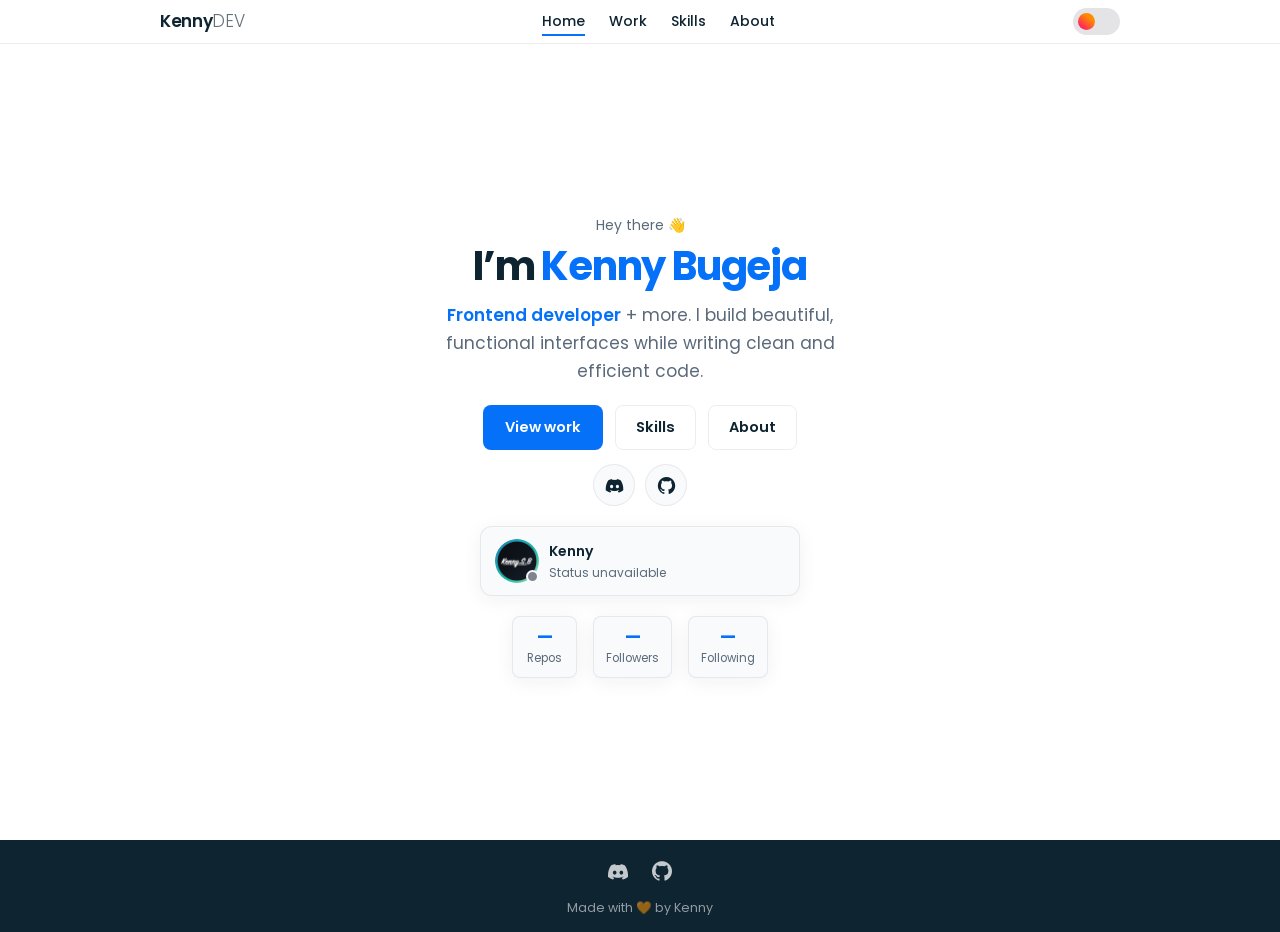
==== commit 886af003: "ww" ====
--- a/index.html
+++ b/index.html
@@ -58,6 +58,17 @@
 
         <div class="hero-cta">
           <a href="work.html" class="primary-button">View work</a>
+          <a href="skills.html" class="secondary-button">Skills</a>
+          <a href="about.html" class="secondary-button">About</a>
+        </div>
+
+        <div class="hero-social">
+          <a href="https://discord.com/users/681811851428102145" target="_blank" rel="noopener noreferrer" aria-label="Discord">
+            <i class="bx bxl-discord-alt"></i>
+          </a>
+          <a href="https://github.com/KennySB-dev" target="_blank" rel="noopener noreferrer" aria-label="GitHub">
+            <i class="bx bxl-github"></i>
+          </a>
         </div>
 
         <!-- Live Discord status -->
--- a/assets/css/styles.css
+++ b/assets/css/styles.css
@@ -659,3 +659,69 @@
     transition-duration: 0.01ms !important;
   }
 }
+
+/* Secondary page buttons + hero socials */
+.secondary-button {
+  display: inline-flex;
+  align-items: center;
+  justify-content: center;
+  padding: 1rem 2rem;
+  font-size: 1.45rem;
+  font-weight: 600;
+  color: var(--text);
+  background: transparent;
+  border: 1.5px solid var(--border);
+  border-radius: var(--radius-sm);
+  cursor: pointer;
+  transition: border-color var(--transition), color var(--transition), background var(--transition), transform var(--transition);
+}
+.secondary-button:hover {
+  border-color: var(--primary);
+  color: var(--primary);
+  background: var(--primary-soft);
+  transform: translateY(-1px);
+}
+
+.hero-cta {
+  margin-bottom: 1.4rem;
+}
+
+.hero-social {
+  display: flex;
+  justify-content: center;
+  gap: 1rem;
+  margin-bottom: 2rem;
+}
+
+.hero-social a {
+  display: flex;
+  align-items: center;
+  justify-content: center;
+  width: 4.2rem;
+  height: 4.2rem;
+  border-radius: 50%;
+  background: var(--bg-elevated);
+  border: 1px solid var(--border);
+  color: var(--text);
+  font-size: 2.1rem;
+  transition: all var(--transition);
+}
+
+.hero-social a:hover {
+  color: var(--primary);
+  border-color: var(--primary);
+  background: var(--primary-soft);
+  transform: translateY(-2px);
+}
+
+@media (max-width: 400px) {
+  .hero-cta {
+    flex-direction: column;
+    width: 100%;
+    max-width: 22rem;
+  }
+  .hero-cta .primary-button,
+  .hero-cta .secondary-button {
+    width: 100%;
+  }
+}
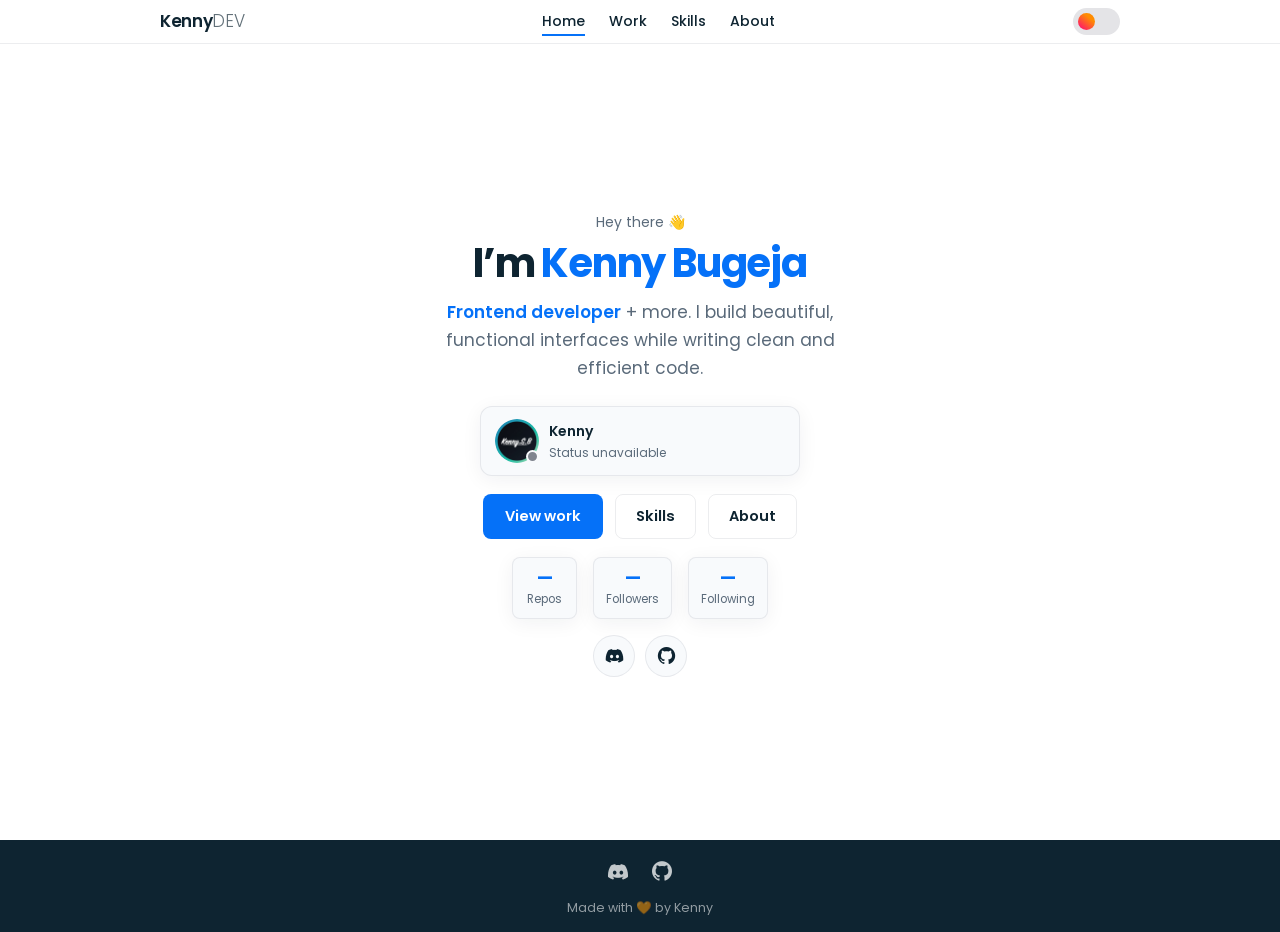
==== commit 3f447606: "www" ====
--- a/index.html
+++ b/index.html
@@ -56,21 +56,6 @@
           I build beautiful, functional interfaces while writing clean and efficient code.
         </p>
 
-        <div class="hero-cta">
-          <a href="work.html" class="primary-button">View work</a>
-          <a href="skills.html" class="secondary-button">Skills</a>
-          <a href="about.html" class="secondary-button">About</a>
-        </div>
-
-        <div class="hero-social">
-          <a href="https://discord.com/users/681811851428102145" target="_blank" rel="noopener noreferrer" aria-label="Discord">
-            <i class="bx bxl-discord-alt"></i>
-          </a>
-          <a href="https://github.com/KennySB-dev" target="_blank" rel="noopener noreferrer" aria-label="GitHub">
-            <i class="bx bxl-github"></i>
-          </a>
-        </div>
-
         <!-- Live Discord status -->
         <div id="status-badge" class="status-badge" aria-live="polite">
           <div class="status-card">
@@ -87,11 +72,26 @@
           </div>
         </div>
 
+        <div class="hero-cta">
+          <a href="work.html" class="primary-button">View work</a>
+          <a href="skills.html" class="secondary-button">Skills</a>
+          <a href="about.html" class="secondary-button">About</a>
+        </div>
+
         <!-- GitHub stats -->
         <div id="github-stats" class="github-stats" aria-live="polite">
           <div class="gh-stat"><span class="gh-num">—</span><span class="gh-label">Repos</span></div>
           <div class="gh-stat"><span class="gh-num">—</span><span class="gh-label">Followers</span></div>
           <div class="gh-stat"><span class="gh-num">—</span><span class="gh-label">Following</span></div>
+        </div>
+
+        <div class="hero-social">
+          <a href="https://discord.com/users/681811851428102145" target="_blank" rel="noopener noreferrer" aria-label="Discord">
+            <i class="bx bxl-discord-alt"></i>
+          </a>
+          <a href="https://github.com/KennySB-dev" target="_blank" rel="noopener noreferrer" aria-label="GitHub">
+            <i class="bx bxl-github"></i>
+          </a>
         </div>
       </div>
     </section>
--- a/assets/css/styles.css
+++ b/assets/css/styles.css
@@ -292,12 +292,13 @@
 
 /* ========== STATUS BADGE ========== */
 .status-badge {
+  margin-top: 0.4rem;
   width: 100%;
   max-width: 320px;
   opacity: 0;
   transform: translateY(6px);
   transition: opacity 0.35s ease, transform 0.35s ease;
-  margin-bottom: 1.6rem;
+  margin-bottom: 1.8rem;
 }
 .status-badge.loaded { opacity: 1; transform: translateY(0); }
 
@@ -374,7 +375,7 @@
   flex-wrap: wrap;
   justify-content: center;
   gap: 0.8rem 1.6rem;
-  margin-top: 0.4rem;
+  margin: 0.4rem 0 1.6rem;
 }
 
 .gh-stat {
@@ -690,7 +691,7 @@
   display: flex;
   justify-content: center;
   gap: 1rem;
-  margin-bottom: 2rem;
+  margin-bottom: 0.4rem;
 }
 
 .hero-social a {
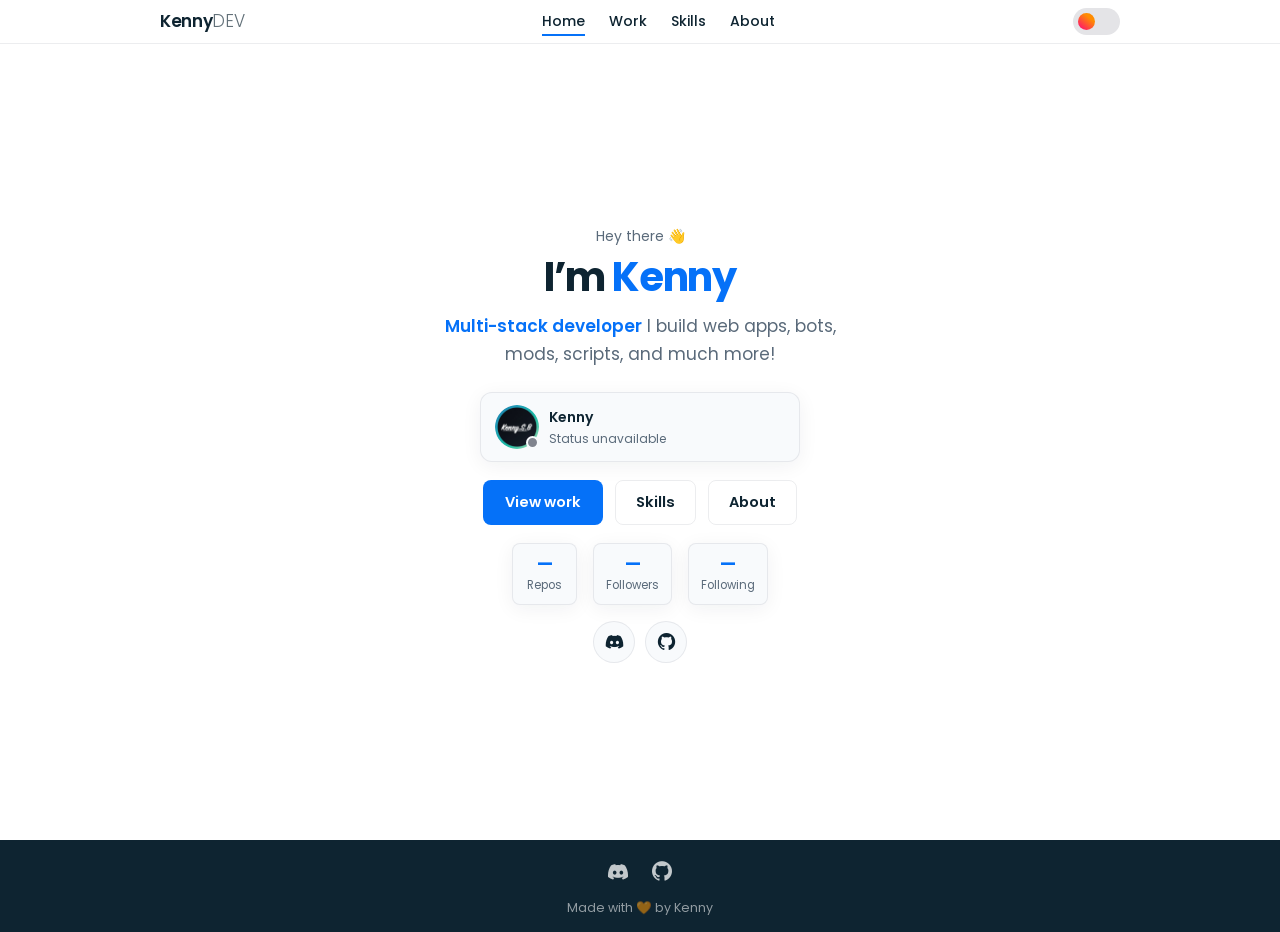
==== commit 0e24e110: "www" ====
--- a/index.html
+++ b/index.html
@@ -49,11 +49,11 @@
       <div class="hero-content">
         <p class="hero-eyebrow">Hey there <span class="wave">👋</span></p>
         <h1 class="hero-title">
-          I’m <span class="text-primary">Kenny Bugeja</span>
+          I’m <span class="text-primary">Kenny</span>
         </h1>
         <p class="hero-subtitle">
-          <span class="text-primary text-primary--bold">Frontend developer</span> + more.
-          I build beautiful, functional interfaces while writing clean and efficient code.
+          <span class="text-primary text-primary--bold">Multi-stack developer</span>
+          I build web apps, bots, mods, scripts, and much more!
         </p>
 
         <!-- Live Discord status -->
